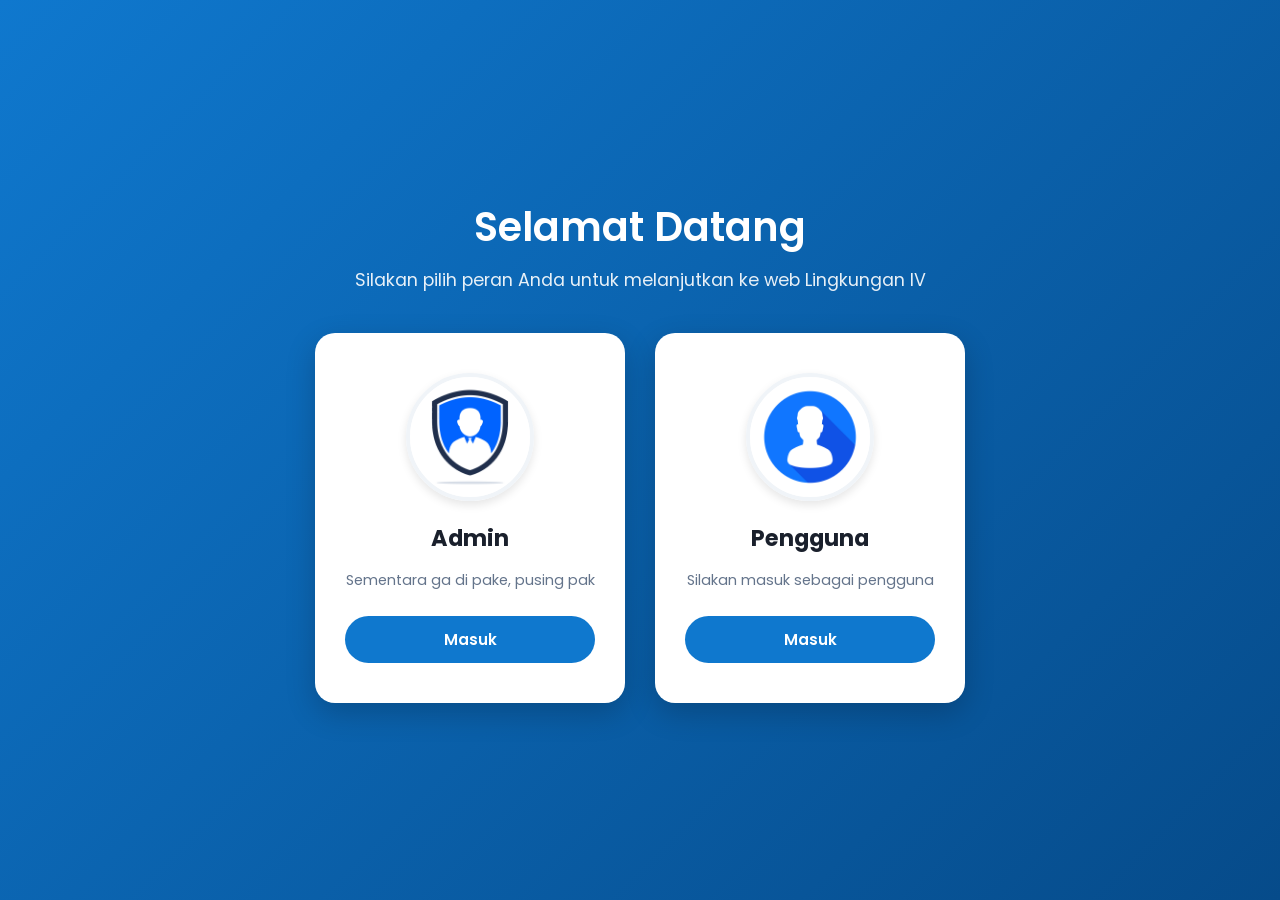
==== identifikasi/identifikasi.html @ 24032300 "first commit" ====
<!DOCTYPE html>
<html lang="id">
<head>
    <meta charset="UTF-8">
    <meta name="viewport" content="width=device-width, initial-scale=1.0">
    <title>Identifikasi Peran</title>
    <link rel="stylesheet" href="identifikasi.css">
    <link href="https://fonts.googleapis.com/css2?family=Poppins:wght@400;600&display=swap" rel="stylesheet">
</head>
<body>
    
    <div class="fullcontainer">
        <div class="header">
            <h1>Selamat Datang</h1>
            <p>Silakan pilih peran Anda untuk melanjutkan ke web Lingkungan IV</p>
        </div>
        <div class="jenis">
            <div class="card admin">
                <img src="/identifikasi/admin.jpg" alt="Admin">
                <h3>Admin</h3>
                <p>Sementara ga di pake, pusing pak</p>
                <a href="/admin/login.html" class="tombol">Masuk</a>
            </div>
            <div class="card user">
                <img src="/identifikasi/user.jpg" alt="Pengguna">
                <h3>Pengguna</h3>
                <p>Silakan masuk sebagai pengguna</p>
                <a href="/user/index.html" class="tombol">Masuk</a>
            </div>
        </div>
    </div>

</body>
</html>
---- identifikasi/identifikasi.css ----
body {
    background: linear-gradient(135deg, #0f78ce 0%, #064b8a 100%);
    font-family: 'Poppins', sans-serif;
    padding: 0;
    margin: 0;
    color: #333;
    min-height: 100vh;
}

.fullcontainer {
    display: flex;
    flex-direction: column;
    justify-content: center;
    align-items: center;
    min-height: 100vh;
    padding: 20px;
    box-sizing: border-box;
}

.header {
    text-align: center;
    color: white;
    margin-bottom: 40px;
}

.header h1 {
    margin: 0 0 10px 0;
    font-size: 2.5rem;
    font-weight: 600;
}

.header p {
    margin: 0;
    font-size: 1.1rem;
    opacity: 0.9;
}

.jenis {
    display: flex;
    gap: 30px;
    flex-wrap: wrap;
    justify-content: center;
}

.card {
    background-color: #ffffff;
    padding: 40px 30px;
    border-radius: 20px;
    width: 250px;
    display: flex;
    flex-direction: column;
    align-items: center;
    text-align: center;
    box-shadow: 0 10px 30px rgba(0, 0, 0, 0.2);
    transition: transform 0.3s ease, box-shadow 0.3s ease;
}

.card:hover {
    transform: translateY(-10px);
    box-shadow: 0 15px 40px rgba(0, 0, 0, 0.3);
}

.card img {
    height: 120px;
    width: 120px;
    border-radius: 50%;
    object-fit: cover;
    margin-bottom: 20px;
    border: 4px solid #f0f4f8;
    box-shadow: 0 4px 10px rgba(0,0,0,0.1);
}

.card h3 {
    margin: 0 0 15px 0;
    font-size: 1.4rem;
    color: #1a202c;
}

.card p {
    font-size: 0.9rem;
    color: #64748b;
    margin: 0 0 25px 0;
    line-height: 1.5;
    flex-grow: 1;
}

.tombol {
    text-decoration: none;
    background-color: #0f78ce;
    color: white;
    padding: 12px 25px;
    border-radius: 30px;
    font-weight: 600;
    font-size: 0.95rem;
    width: 80%;
    display: block;
    transition: background-color 0.3s ease, transform 0.2s ease;
}

.tombol:hover {
    background-color: #0d66af;
    transform: scale(1.05);
}

@media (max-width: 600px) {
    .jenis {
        flex-direction: column;
        gap: 20px;
    }
    
    .card {
        width: 100%;
        max-width: 300px;
        padding: 30px 20px;
        box-sizing: border-box;
    }
    
    .header h1 {
        font-size: 2rem;
    }
}
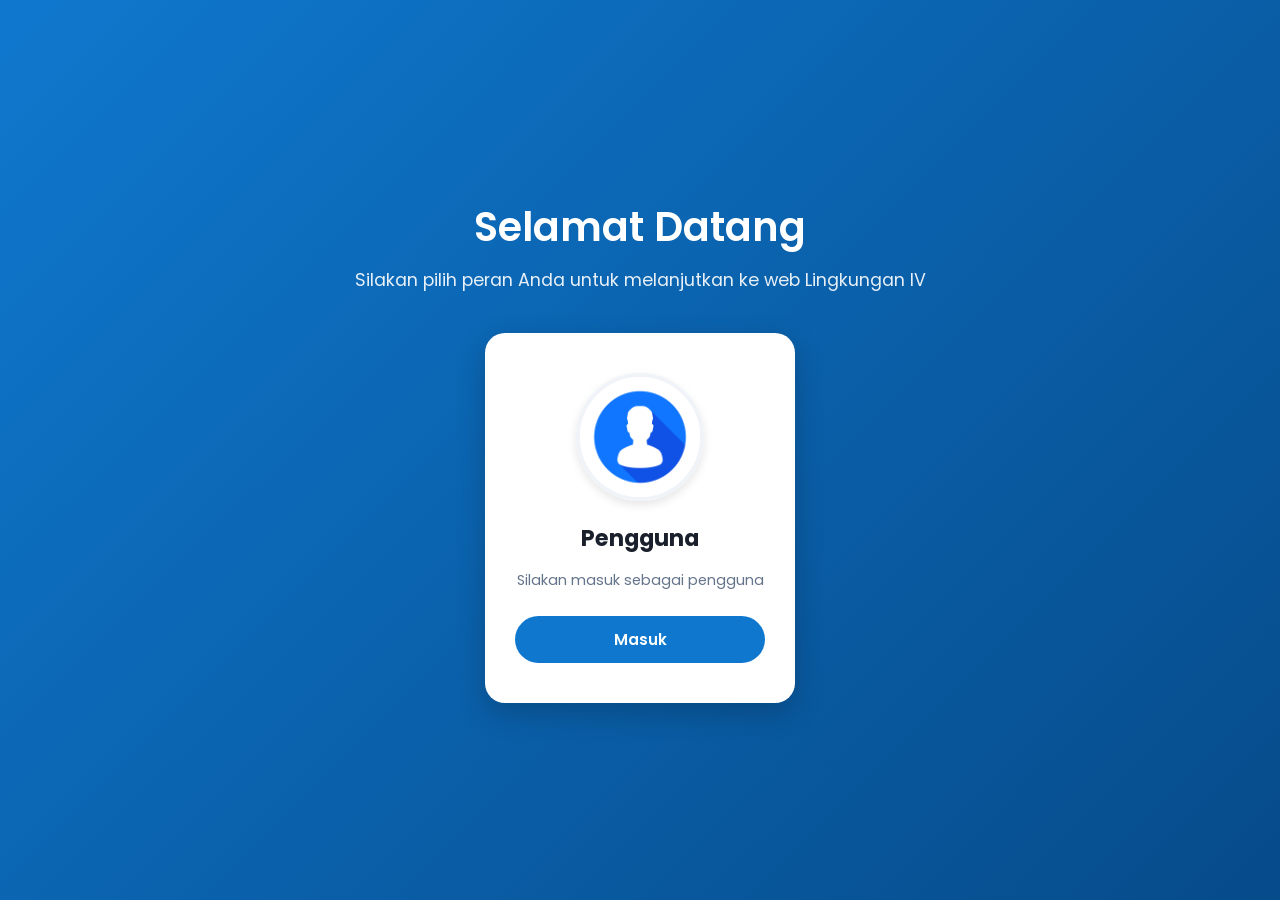
==== commit 0d3e4858: "uptade ui and fitur" ====
--- a/identifikasi/identifikasi.html
+++ b/identifikasi/identifikasi.html
@@ -15,17 +15,17 @@
             <p>Silakan pilih peran Anda untuk melanjutkan ke web Lingkungan IV</p>
         </div>
         <div class="jenis">
-            <div class="card admin">
+            <!-- <div class="card admin">
                 <img src="/identifikasi/admin.jpg" alt="Admin">
                 <h3>Admin</h3>
                 <p>Sementara ga di pake, pusing pak</p>
                 <a href="/admin/login.html" class="tombol">Masuk</a>
-            </div>
+            </div> -->
             <div class="card user">
-                <img src="/identifikasi/user.jpg" alt="Pengguna">
+                <img src="user.jpg" alt="Pengguna">
                 <h3>Pengguna</h3>
                 <p>Silakan masuk sebagai pengguna</p>
-                <a href="/user/index.html" class="tombol">Masuk</a>
+                <a href="../user/userlogin.html" class="tombol">Masuk</a>
             </div>
         </div>
     </div>
